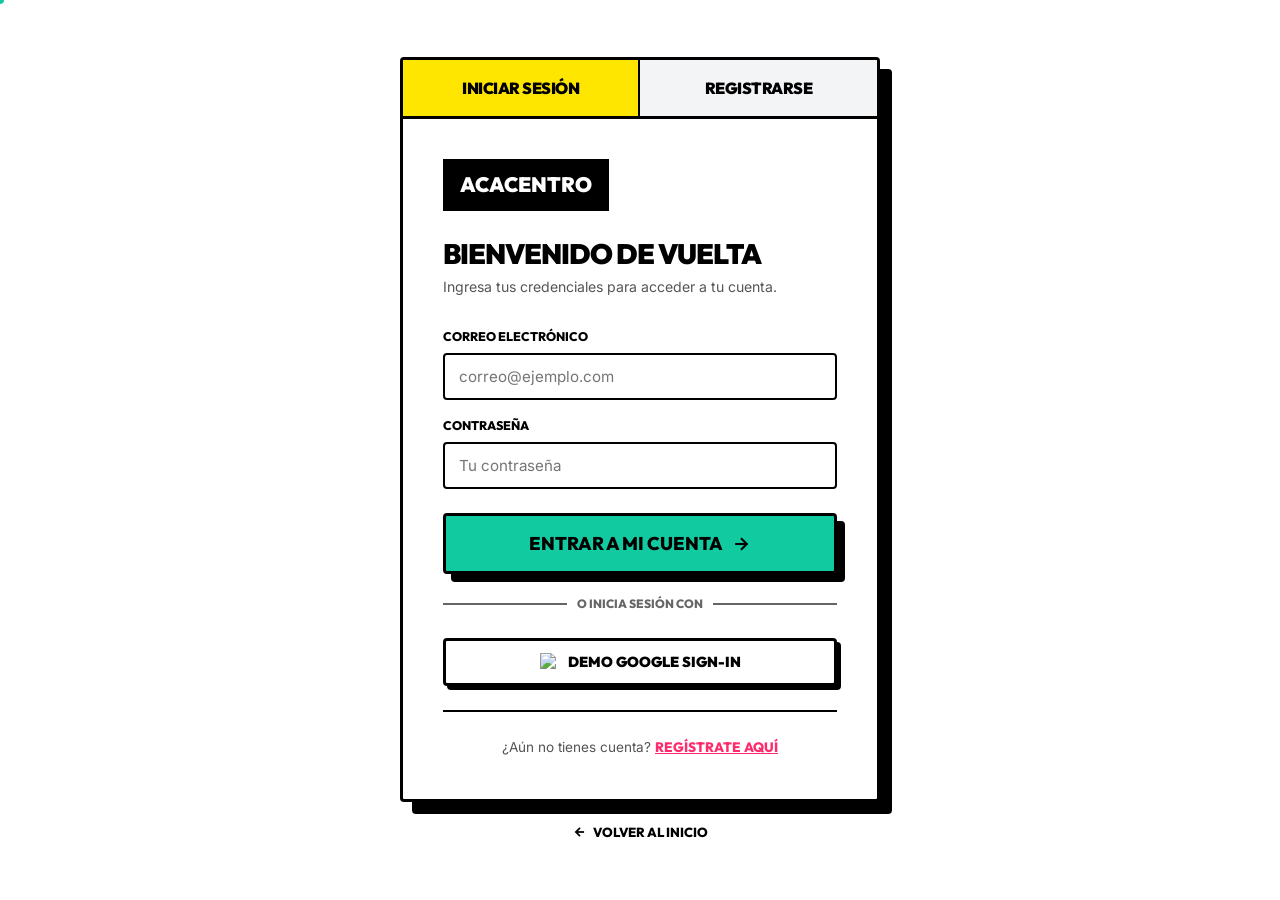
==== login.html @ 649abf07 "Initial commit: ACACENTRO Creative Academy Portal" ====
<!DOCTYPE html>
<html lang="es">
<head>
    <meta charset="UTF-8">
    <meta name="viewport" content="width=device-width, initial-scale=1.0">
    <title>Iniciar Sesión / Registrarse | ACACENTRO Creative Academy</title>
    <meta name="description" content="Accede a tu cuenta ACACENTRO o crea una nueva para inscribirte en cursos y bachillerato tecnológico.">
    <meta name="robots" content="noindex, nofollow">
    <!-- Google Sign-In SDK -->
    <script src="https://accounts.google.com/gsi/client" async defer></script>
    <!-- Google Fonts -->
    <link rel="preconnect" href="https://fonts.googleapis.com">
    <link rel="preconnect" href="https://fonts.gstatic.com" crossorigin>
    <link href="https://fonts.googleapis.com/css2?family=Inter:wght@400;500;600;700&family=Outfit:wght@600;700;800;900&display=swap" rel="stylesheet">
    <link rel="stylesheet" href="style.css">
    <style>
        /* ── Estilos exclusivos de la página de Login/Registro ── */
        .auth-page-wrapper {
            min-height: 100vh;
            display: flex;
            flex-direction: column;
            align-items: center;
            justify-content: center;
            padding: 40px 20px;
            background-color: var(--color-white);
        }

        .auth-card {
            width: 100%;
            max-width: 480px;
            background-color: var(--color-white);
            border: var(--brutalist-border-thick);
            box-shadow: var(--brutalist-shadow-lg);
            border-radius: var(--radius-brutalist);
            overflow: hidden;
        }

        /* Pestañas Login / Registro */
        .auth-tabs {
            display: grid;
            grid-template-columns: 1fr 1fr;
            border-bottom: var(--brutalist-border-thick);
        }

        .auth-tab-btn {
            padding: 18px;
            background-color: var(--color-bg-gray);
            border: none;
            font-family: var(--font-heading);
            font-weight: 900;
            font-size: 1rem;
            text-transform: uppercase;
            cursor: pointer;
            transition: background-color 0.15s ease;
            letter-spacing: -0.5px;
        }

        .auth-tab-btn:first-child {
            border-right: var(--brutalist-border-thin);
        }

        .auth-tab-btn.auth-tab-active {
            background-color: var(--color-neon-yellow);
            color: var(--color-black);
        }

        .auth-tab-btn:hover:not(.auth-tab-active) {
            background-color: var(--color-white);
        }

        .auth-form-panel {
            padding: 40px;
            display: none;
        }

        .auth-form-panel.auth-panel-active {
            display: block;
        }

        .auth-logo-top {
            display: flex;
            align-items: center;
            gap: 10px;
            margin-bottom: 28px;
            text-decoration: none;
        }

        .auth-form-title {
            font-size: 1.75rem;
            margin-bottom: 6px;
        }

        .auth-form-subtitle {
            font-size: 0.88rem;
            color: #555;
            margin-bottom: 28px;
        }

        .auth-form-group {
            display: flex;
            flex-direction: column;
            margin-bottom: 16px;
        }

        .auth-form-group label {
            font-family: var(--font-heading);
            font-weight: 800;
            font-size: 0.78rem;
            text-transform: uppercase;
            margin-bottom: 6px;
            color: var(--color-black);
        }

        .auth-form-group input,
        .auth-form-group select {
            padding: 12px 14px;
            border: var(--brutalist-border-thin);
            border-radius: var(--radius-brutalist);
            font-family: var(--font-body);
            font-size: 0.95rem;
            background-color: var(--color-white);
            outline: none;
            transition: border-color 0.15s ease, box-shadow 0.15s ease;
        }

        .auth-form-group input:focus,
        .auth-form-group select:focus {
            border-color: var(--color-neon-cyan);
            box-shadow: 0 0 0 3px rgba(17,202,160,0.18);
        }

        .auth-form-group input.input-error {
            border-color: var(--color-neon-magenta);
            box-shadow: 0 0 0 3px rgba(255,44,109,0.15);
        }

        .auth-field-error {
            font-size: 0.78rem;
            color: var(--color-neon-magenta);
            font-weight: 700;
            margin-top: 4px;
            display: none;
        }

        .auth-field-error.visible {
            display: block;
        }

        .auth-submit-btn {
            width: 100%;
            margin-top: 8px;
        }

        .auth-divider {
            border: none;
            border-top: var(--brutalist-border-thin);
            margin: 24px 0;
        }

        .auth-switch-text {
            text-align: center;
            font-size: 0.85rem;
            color: #555;
        }

        .auth-switch-text button {
            background: none;
            border: none;
            font-family: var(--font-heading);
            font-weight: 800;
            font-size: 0.85rem;
            text-transform: uppercase;
            color: var(--color-neon-magenta);
            cursor: pointer;
            text-decoration: underline;
            padding: 0;
        }

        /* Alerta de error/éxito dentro del formulario */
        .auth-alert {
            padding: 12px 16px;
            border: var(--brutalist-border-thin);
            font-family: var(--font-heading);
            font-weight: 800;
            font-size: 0.85rem;
            text-transform: uppercase;
            margin-bottom: 20px;
            display: none;
            border-radius: var(--radius-brutalist);
        }

        .auth-alert.alert-error {
            background-color: rgba(255,44,109,0.08);
            border-color: var(--color-neon-magenta);
            color: var(--color-neon-magenta);
        }

        .auth-alert.alert-success {
            background-color: rgba(17,202,160,0.12);
            border-color: var(--color-neon-cyan);
            color: var(--color-neon-blue);
        }

        .auth-alert.visible {
            display: block;
        }

        /* Rol selector */
        .rol-selector-grid {
            display: grid;
            grid-template-columns: repeat(2, 1fr);
            gap: 10px;
            margin-bottom: 16px;
        }

        .rol-option-label {
            position: relative;
            cursor: pointer;
        }

        .rol-option-label input[type="radio"] {
            position: absolute;
            opacity: 0;
            width: 0;
            height: 0;
        }

        .rol-option-tile {
            display: flex;
            flex-direction: column;
            align-items: center;
            gap: 6px;
            padding: 14px 10px;
            border: var(--brutalist-border-thin);
            border-radius: var(--radius-brutalist);
            font-family: var(--font-heading);
            font-weight: 800;
            font-size: 0.8rem;
            text-transform: uppercase;
            background-color: var(--color-bg-gray);
            transition: all 0.12s ease;
            text-align: center;
        }

        .rol-option-label input[type="radio"]:checked + .rol-option-tile {
            background-color: var(--color-black);
            color: var(--color-white);
            border-color: var(--color-black);
            box-shadow: var(--brutalist-shadow-sm);
        }

        .rol-option-tile .rol-emoji {
            font-size: 1.4rem;
        }

        /* Indicador de contraseña segura */
        .password-strength-bar {
            height: 4px;
            background-color: var(--color-bg-gray);
            border-radius: 2px;
            margin-top: 6px;
            overflow: hidden;
        }

        .password-strength-fill {
            height: 100%;
            width: 0%;
            transition: width 0.3s ease, background-color 0.3s ease;
            border-radius: 2px;
        }

        .password-strength-label {
            font-size: 0.72rem;
            font-weight: 700;
            color: #888;
            margin-top: 4px;
        }

        /* Back link */
        .auth-back-link {
            margin-top: 20px;
            font-family: var(--font-heading);
            font-weight: 800;
            font-size: 0.82rem;
            text-transform: uppercase;
            color: var(--color-black);
            text-decoration: none;
            display: flex;
            align-items: center;
            gap: 6px;
        }

        .auth-back-link:hover {
            color: var(--color-neon-magenta);
        }

        /* Estilos de Modales Google */
        .google-modal-overlay {
            position: fixed;
            top: 0;
            left: 0;
            width: 100%;
            height: 100%;
            background: rgba(0, 0, 0, 0.7);
            backdrop-filter: blur(4px);
            z-index: 10000;
            display: flex;
            align-items: center;
            justify-content: center;
            padding: 20px;
        }
        .google-modal-card {
            background: var(--color-white);
            border: var(--brutalist-border-thick);
            box-shadow: var(--brutalist-shadow-lg);
            border-radius: var(--radius-brutalist);
            width: 100%;
            max-width: 420px;
            padding: 32px;
            position: relative;
            animation: modalSlideUp 0.25s cubic-bezier(0.175, 0.885, 0.32, 1.275);
        }
        .google-account-btn {
            display: flex;
            align-items: center;
            gap: 12px;
            width: 100%;
            padding: 12px 16px;
            border: var(--brutalist-border-thin);
            border-radius: var(--radius-brutalist);
            background: var(--color-white);
            cursor: pointer;
            text-align: left;
            transition: all 0.1s ease;
        }
        .google-account-btn:hover {
            background-color: var(--color-neon-yellow);
            transform: translate(-2px, -2px);
            box-shadow: var(--brutalist-shadow-sm);
        }
        .btn-google-demo:hover {
            background-color: #f5f5f5 !important;
            transform: translate(-2px, -2px);
            box-shadow: var(--brutalist-shadow-sm) !important;
        }
        @keyframes modalSlideUp {
            from { transform: translateY(30px); opacity: 0; }
            to { transform: translateY(0); opacity: 1; }
        }

        @media (max-width: 520px) {
            .auth-form-panel { padding: 28px 20px; }
            .rol-selector-grid { grid-template-columns: repeat(2, 1fr); }
        }
    </style>
</head>
<body>

    <!-- Google OAuth Client Configuration -->
    <div id="g_id_onload"
         data-client_id="1038592398495-mockclientid.apps.googleusercontent.com"
         data-callback="handleGoogleCredentialResponse"
         data-auto_prompt="false">
    </div>

    <div class="auth-page-wrapper">

        <div class="auth-card">
            <!-- Pestañas -->
            <div class="auth-tabs" role="tablist">
                <button
                    class="auth-tab-btn auth-tab-active"
                    id="tab-login-btn"
                    role="tab"
                    aria-selected="true"
                    aria-controls="panel-login"
                >Iniciar Sesión</button>
                <button
                    class="auth-tab-btn"
                    id="tab-register-btn"
                    role="tab"
                    aria-selected="false"
                    aria-controls="panel-register"
                >Registrarse</button>
            </div>

            <!-- ══════════════ PANEL: LOGIN ══════════════ -->
            <div class="auth-form-panel auth-panel-active" id="panel-login" role="tabpanel" aria-labelledby="tab-login-btn">
                <a href="index.html" class="auth-logo-top">
                    <span class="logo-box">ACACENTRO</span>
                </a>

                <h1 class="auth-form-title">Bienvenido de vuelta</h1>
                <p class="auth-form-subtitle">Ingresa tus credenciales para acceder a tu cuenta.</p>

                <div class="auth-alert alert-error" id="login-alert-error" role="alert"></div>
                <div class="auth-alert alert-success" id="login-alert-success" role="alert"></div>

                <form id="form-login" novalidate>
                    <div class="auth-form-group">
                        <label for="login-email">Correo Electrónico</label>
                        <input type="email" id="login-email" placeholder="correo@ejemplo.com" required autocomplete="email">
                        <span class="auth-field-error" id="err-login-email">Correo electrónico inválido.</span>
                    </div>
                    <div class="auth-form-group">
                        <label for="login-password">Contraseña</label>
                        <input type="password" id="login-password" placeholder="Tu contraseña" required autocomplete="current-password">
                        <span class="auth-field-error" id="err-login-password">La contraseña es obligatoria.</span>
                    </div>
                    <button type="submit" class="btn-brutalist btn-brutalist-cyan auth-submit-btn" id="btn-login">
                        Entrar a mi Cuenta
                        <svg width="20" height="20" viewBox="0 0 24 24" fill="none" stroke="currentColor" stroke-width="2.5" aria-hidden="true">
                            <line x1="5" y1="12" x2="19" y2="12"/>
                            <polyline points="12 5 19 12 12 19"/>
                        </svg>
                    </button>
                </form>

                <div class="google-auth-container" style="display:flex; flex-direction:column; align-items:center; gap:12px; margin-top:20px; width:100%;">
                    <div style="display:flex; align-items:center; width:100%; gap:10px; font-family:var(--font-heading); font-weight:800; font-size:0.75rem; color:#666; text-transform:uppercase;">
                        <span style="flex:1; border-top:var(--brutalist-border-thin); opacity:0.6;"></span>
                        <span>O inicia sesión con</span>
                        <span style="flex:1; border-top:var(--brutalist-border-thin); opacity:0.6;"></span>
                    </div>

                    <!-- Div de Google GSI (Standard Button) -->
                    <div class="g_id_signin"
                         data-type="standard"
                         data-shape="rectangular"
                         data-theme="outline"
                         data-text="signin_with"
                         data-size="large"
                         data-width="400">
                    </div>

                    <!-- Botón de Simulación de Cuenta de Google -->
                    <button type="button" class="btn-brutalist btn-google-demo" onclick="openGoogleAccountsModal()" style="width:100%; display:flex; align-items:center; justify-content:center; gap:10px; background-color:var(--color-white); border:var(--brutalist-border-thick); font-family:var(--font-heading); font-weight:900; font-size:0.9rem; text-transform:uppercase; padding:12px; cursor:pointer; border-radius:var(--radius-brutalist); transition:all 0.1s ease; box-shadow:var(--brutalist-shadow-sm);">
                        <img src="https://upload.wikimedia.org/wikipedia/commons/c/c1/Google_%22G%22_logo.svg" alt="Google" style="width:18px; height:18px;">
                        Demo Google Sign-In
                    </button>
                </div>

                <hr class="auth-divider">
                <p class="auth-switch-text">
                    ¿Aún no tienes cuenta?
                    <button id="go-to-register" onclick="switchTab('register')">Regístrate aquí</button>
                </p>
            </div>

            <!-- ══════════════ PANEL: REGISTRO ══════════════ -->
            <div class="auth-form-panel" id="panel-register" role="tabpanel" aria-labelledby="tab-register-btn">
                <a href="index.html" class="auth-logo-top">
                    <span class="logo-box">ACACENTRO</span>
                </a>

                <h2 class="auth-form-title">Crear Cuenta</h2>
                <p class="auth-form-subtitle">Crea tu cuenta ACACENTRO. Tu registro queda guardado en el sistema.</p>

                <div class="auth-alert alert-error" id="register-alert-error" role="alert"></div>
                <div class="auth-alert alert-success" id="register-alert-success" role="alert"></div>

                <form id="form-register" novalidate>
                    <!-- Selección de rol (oculto temporalmente; forzado a Estudiante por defecto) -->
                    <div class="auth-form-group" style="display: none;">
                        <label>Soy…</label>
                        <div class="rol-selector-grid" id="rol-selector">
                            <label class="rol-option-label">
                                <input type="radio" name="reg-role" value="student" checked>
                                <span class="rol-option-tile">
                                    <span class="rol-emoji">🎓</span>
                                    Estudiante
                                </span>
                            </label>
                            <label class="rol-option-label">
                                <input type="radio" name="reg-role" value="teacher">
                                <span class="rol-option-tile">
                                    <span class="rol-emoji">📚</span>
                                    Profesor
                                </span>
                            </label>
                            <label class="rol-option-label">
                                <input type="radio" name="reg-role" value="director">
                                <span class="rol-option-tile">
                                    <span class="rol-emoji">🏛️</span>
                                    Director
                                </span>
                            </label>
                            <label class="rol-option-label">
                                <input type="radio" name="reg-role" value="owner">
                                <span class="rol-option-tile">
                                    <span class="rol-emoji">👑</span>
                                    Dueño/Admin
                                </span>
                            </label>
                        </div>
                    </div>

                    <div class="auth-form-group">
                        <label for="reg-name">Nombre Completo</label>
                        <input type="text" id="reg-name" placeholder="Tu nombre y apellido" required autocomplete="name">
                        <span class="auth-field-error" id="err-reg-name">El nombre es obligatorio.</span>
                    </div>
                    <div class="auth-form-group">
                        <label for="reg-email">Correo Electrónico</label>
                        <input type="email" id="reg-email" placeholder="correo@ejemplo.com" required autocomplete="email">
                        <span class="auth-field-error" id="err-reg-email">Correo electrónico inválido.</span>
                    </div>
                    <div class="auth-form-group">
                        <label for="reg-phone">Teléfono / WhatsApp</label>
                        <input type="tel" id="reg-phone" placeholder="+58 412 0000000" autocomplete="tel">
                    </div>
                    <div class="auth-form-group">
                        <label for="reg-password">Contraseña</label>
                        <input type="password" id="reg-password" placeholder="Mínimo 8 caracteres" required autocomplete="new-password">
                        <div class="password-strength-bar">
                            <div class="password-strength-fill" id="pw-strength-fill"></div>
                        </div>
                        <span class="password-strength-label" id="pw-strength-label">Escribe una contraseña</span>
                        <span class="auth-field-error" id="err-reg-password">Mínimo 8 caracteres.</span>
                    </div>
                    <div class="auth-form-group">
                        <label for="reg-password-confirm">Confirmar Contraseña</label>
                        <input type="password" id="reg-password-confirm" placeholder="Repite tu contraseña" required autocomplete="new-password">
                        <span class="auth-field-error" id="err-reg-confirm">Las contraseñas no coinciden.</span>
                    </div>

                    <button type="submit" class="btn-brutalist btn-brutalist-yellow auth-submit-btn" id="btn-register">
                        Crear Mi Cuenta
                        <svg width="20" height="20" viewBox="0 0 24 24" fill="none" stroke="currentColor" stroke-width="2.5" aria-hidden="true">
                            <polyline points="20 6 9 17 4 12"/>
                        </svg>
                    </button>
                </form>

                <div class="google-auth-container" style="display:flex; flex-direction:column; align-items:center; gap:12px; margin-top:20px; width:100%;">
                    <div style="display:flex; align-items:center; width:100%; gap:10px; font-family:var(--font-heading); font-weight:800; font-size:0.75rem; color:#666; text-transform:uppercase;">
                        <span style="flex:1; border-top:var(--brutalist-border-thin); opacity:0.6;"></span>
                        <span>O regístrate con</span>
                        <span style="flex:1; border-top:var(--brutalist-border-thin); opacity:0.6;"></span>
                    </div>

                    <!-- Div de Google GSI (Standard Button) -->
                    <div class="g_id_signin"
                         data-type="standard"
                         data-shape="rectangular"
                         data-theme="outline"
                         data-text="signup_with"
                         data-size="large"
                         data-width="400">
                    </div>

                    <!-- Botón de Simulación de Cuenta de Google -->
                    <button type="button" class="btn-brutalist btn-google-demo" onclick="openGoogleAccountsModal()" style="width:100%; display:flex; align-items:center; justify-content:center; gap:10px; background-color:var(--color-white); border:var(--brutalist-border-thick); font-family:var(--font-heading); font-weight:900; font-size:0.9rem; text-transform:uppercase; padding:12px; cursor:pointer; border-radius:var(--radius-brutalist); transition:all 0.1s ease; box-shadow:var(--brutalist-shadow-sm);">
                        <img src="https://upload.wikimedia.org/wikipedia/commons/c/c1/Google_%22G%22_logo.svg" alt="Google" style="width:18px; height:18px;">
                        Demo Google Sign-In
                    </button>
                </div>

                <hr class="auth-divider">
                <p class="auth-switch-text">
                    ¿Ya tienes cuenta?
                    <button onclick="switchTab('login')">Iniciar sesión</button>
                </p>
            </div>
        </div>

        <a href="index.html" class="auth-back-link">
            <svg width="14" height="14" viewBox="0 0 24 24" fill="none" stroke="currentColor" stroke-width="3" aria-hidden="true">
                <polyline points="19 12 5 12"/>
                <polyline points="12 5 5 12 12 19"/>
            </svg>
            Volver al inicio
        </a>

    </div>

    <!-- ══════════════ MODALES DE GOOGLE SIGN-IN ══════════════ -->
    <!-- 1. Selector de Cuentas Google (Demo / Simulación) -->
    <div class="google-modal-overlay" id="google-accounts-modal" style="display:none;">
        <div class="google-modal-card">
            <button onclick="closeGoogleAccountsModal()" style="position:absolute; top:15px; right:15px; background:none; border:none; font-size:1.5rem; cursor:pointer; font-weight:bold; color:var(--color-black);">&times;</button>
            <div style="display:flex; align-items:center; gap:10px; margin-bottom:16px;">
                <img src="https://upload.wikimedia.org/wikipedia/commons/c/c1/Google_%22G%22_logo.svg" alt="Google" style="width:24px; height:24px;">
                <h3 style="font-family:var(--font-heading); font-weight:900; font-size:1.2rem; text-transform:uppercase; margin:0; letter-spacing:-0.5px;">Acceder con Google</h3>
            </div>
            <p style="font-size:0.85rem; color:#555; margin-bottom:20px; line-height:1.4;">
                Selecciona una cuenta de Google para simular el flujo completo de autenticación y registro en modo demo:
            </p>
            
            <div style="display:flex; flex-direction:column; gap:10px;">
                <!-- Cuenta 1 -->
                <button class="google-account-btn" onclick="selectMockGoogleAccount('Ana María González', 'ana.gonzalez@gmail.com', 'https://images.unsplash.com/photo-1494790108377-be9c29b29330?w=100&auto=format&fit=crop&q=80')">
                    <img src="https://images.unsplash.com/photo-1494790108377-be9c29b29330?w=100&auto=format&fit=crop&q=80" style="width:38px; height:38px; border-radius:50%; border:1px solid var(--color-black); object-fit:cover;" alt="Ana">
                    <div>
                        <div style="font-family:var(--font-heading); font-weight:800; font-size:0.85rem; color:var(--color-black);">Ana María González</div>
                        <div style="font-size:0.75rem; color:#666;">ana.gonzalez@gmail.com</div>
                    </div>
                </button>
                
                <!-- Cuenta 2 -->
                <button class="google-account-btn" onclick="selectMockGoogleAccount('Pedro Pérez', 'pedro.perez@gmail.com', 'https://images.unsplash.com/photo-1507003211169-0a1dd7228f2d?w=100&auto=format&fit=crop&q=80')">
                    <img src="https://images.unsplash.com/photo-1507003211169-0a1dd7228f2d?w=100&auto=format&fit=crop&q=80" style="width:38px; height:38px; border-radius:50%; border:1px solid var(--color-black); object-fit:cover;" alt="Pedro">
                    <div>
                        <div style="font-family:var(--font-heading); font-weight:800; font-size:0.85rem; color:var(--color-black);">Pedro Pérez</div>
                        <div style="font-size:0.75rem; color:#666;">pedro.perez@gmail.com</div>
                    </div>
                </button>
                
                <!-- Cuenta 3 -->
                <button class="google-account-btn" onclick="selectMockGoogleAccount('María Alejandra Silva', 'm.silva@gmail.com', 'https://images.unsplash.com/photo-1438761681033-6461ffad8d80?w=100&auto=format&fit=crop&q=80')">
                    <img src="https://images.unsplash.com/photo-1438761681033-6461ffad8d80?w=100&auto=format&fit=crop&q=80" style="width:38px; height:38px; border-radius:50%; border:1px solid var(--color-black); object-fit:cover;" alt="María">
                    <div>
                        <div style="font-family:var(--font-heading); font-weight:800; font-size:0.85rem; color:var(--color-black);">María Alejandra Silva</div>
                        <div style="font-size:0.75rem; color:#666;">m.silva@gmail.com</div>
                    </div>
                </button>
            </div>
        </div>
    </div>

    <!-- 2. Modal de Teléfono Obligatorio (Phone Enforcer Guard) -->
    <div class="google-modal-overlay" id="google-phone-enforcer-modal" style="display:none; z-index:10001; background:rgba(0,0,0,0.85);">
        <div class="google-modal-card" style="max-width:440px; text-align:center;">
            <div style="width:64px; height:64px; background:var(--color-neon-yellow); border:var(--brutalist-border-thick); border-radius:50%; display:flex; align-items:center; justify-content:center; font-size:1.8rem; margin:0 auto 16px auto; box-shadow:var(--brutalist-shadow-sm);">
                📱
            </div>
            
            <h3 style="font-family:var(--font-heading); font-weight:900; font-size:1.3rem; text-transform:uppercase; margin-bottom:8px; letter-spacing:-0.5px;">¡Registro de Google Exitoso!</h3>
            <p style="font-size:0.88rem; color:#444; margin-bottom:20px; line-height:1.45; padding:0 10px;">
                Para completar tu ficha de estudiante en <strong>ACACENTRO</strong>, requerimos tu número de <strong>Teléfono o WhatsApp</strong> móvil.
            </p>
            
            <div style="background:#f4f4f4; border:var(--brutalist-border-thin); border-radius:var(--radius-brutalist); padding:12px; margin-bottom:20px; display:flex; align-items:center; gap:10px; text-align:left;">
                <img id="enforcer-avatar" src="" style="width:36px; height:36px; border-radius:50%; border:1px solid var(--color-black); object-fit:cover;" alt="Avatar">
                <div>
                    <div id="enforcer-name" style="font-family:var(--font-heading); font-weight:800; font-size:0.85rem; color:var(--color-black);"></div>
                    <div id="enforcer-email" style="font-size:0.75rem; color:#666;"></div>
                </div>
            </div>
            
            <form id="google-phone-form" novalidate>
                <div style="display:flex; flex-direction:column; text-align:left; margin-bottom:20px;">
                    <label for="enforcer-phone" style="font-family:var(--font-heading); font-weight:800; font-size:0.75rem; text-transform:uppercase; margin-bottom:6px; color:var(--color-black);">Teléfono / WhatsApp</label>
                    <input type="tel" id="enforcer-phone" placeholder="Ej: +58 424-1234567" style="padding:12px; border:var(--brutalist-border-thick); border-radius:var(--radius-brutalist); font-family:var(--font-body); font-size:0.95rem; outline:none; transition:all 0.15s ease;" required>
                    <span class="auth-field-error" id="err-enforcer-phone" style="font-size:0.75rem; color:var(--color-neon-magenta); font-weight:700; margin-top:4px; display:none;">El teléfono es requerido para la inscripción.</span>
                </div>
                
                <button type="submit" class="btn-brutalist btn-brutalist-cyan auth-submit-btn" style="width:100%;">
                    Completar Inscripción
                    <svg width="20" height="20" viewBox="0 0 24 24" fill="none" stroke="currentColor" stroke-width="2.5" aria-hidden="true" style="margin-left:8px;">
                        <polyline points="20 6 9 17 4 12"/>
                    </svg>
                </button>
            </form>
        </div>
    </div>

    <script src="app.js"></script>
    <script src="js/auth.js"></script>
    <script>
        /* ── Lógica de pestañas ── */
        function switchTab(tab) {
            const loginBtn    = document.getElementById('tab-login-btn');
            const registerBtn = document.getElementById('tab-register-btn');
            const loginPanel  = document.getElementById('panel-login');
            const regPanel    = document.getElementById('panel-register');
 
            if (tab === 'login') {
                loginBtn.classList.add('auth-tab-active');
                registerBtn.classList.remove('auth-tab-active');
                loginPanel.classList.add('auth-panel-active');
                regPanel.classList.remove('auth-panel-active');
                loginBtn.setAttribute('aria-selected', 'true');
                registerBtn.setAttribute('aria-selected', 'false');
            } else {
                registerBtn.classList.add('auth-tab-active');
                loginBtn.classList.remove('auth-tab-active');
                regPanel.classList.add('auth-panel-active');
                loginPanel.classList.remove('auth-panel-active');
                registerBtn.setAttribute('aria-selected', 'true');
                loginBtn.setAttribute('aria-selected', 'false');
            }
        }
 
        document.getElementById('tab-login-btn').addEventListener('click', () => switchTab('login'));
        document.getElementById('tab-register-btn').addEventListener('click', () => switchTab('register'));
 
        /* ── Si la URL tiene ?tab=register, abrir ese panel ── */
        const urlParams = new URLSearchParams(window.location.search);
        if (urlParams.get('tab') === 'register') switchTab('register');

        /* ── Lógica de Modales Google (Demo & Enforcer) ── */
        function openGoogleAccountsModal() {
            document.getElementById('google-accounts-modal').style.display = 'flex';
        }
        function closeGoogleAccountsModal() {
            document.getElementById('google-accounts-modal').style.display = 'none';
        }
        function selectMockGoogleAccount(name, email, avatarUrl) {
            closeGoogleAccountsModal();
            // Delegar a la lógica de auth.js pasándole los datos simulados
            if (typeof window.handleMockGoogleLogin === 'function') {
                window.handleMockGoogleLogin({ name, email, picture: avatarUrl });
            }
        }
        
        // Exponer globales para llamar desde js/auth.js
        window.openGooglePhoneEnforcerModal = function(name, email, avatarUrl) {
            document.getElementById('enforcer-avatar').src = avatarUrl || 'https://images.unsplash.com/photo-1494790108377-be9c29b29330?w=100';
            document.getElementById('enforcer-name').textContent = name;
            document.getElementById('enforcer-email').textContent = email;
            document.getElementById('google-phone-enforcer-modal').style.display = 'flex';
            document.getElementById('enforcer-phone').focus();
        };
        window.closeGooglePhoneEnforcerModal = function() {
            document.getElementById('google-phone-enforcer-modal').style.display = 'none';
        };

        // Formulario del teléfono
        document.getElementById('google-phone-form').addEventListener('submit', function(e) {
            e.preventDefault();
            const phoneInput = document.getElementById('enforcer-phone');
            const phoneVal = phoneInput.value.trim();
            const errEl = document.getElementById('err-enforcer-phone');
            
            if (!phoneVal) {
                errEl.style.display = 'block';
                phoneInput.classList.add('input-error');
                return;
            } else {
                errEl.style.display = 'none';
                phoneInput.classList.remove('input-error');
            }
            
            if (typeof window.submitGooglePhoneRegister === 'function') {
                window.submitGooglePhoneRegister(phoneVal);
            }
        });
    </script>
</body>
</html>
---- style.css ----
/* ==========================================================================
   ACACENTRO CREATIVE ACADEMY - Estilos Brutalistas y Cyberpunk Tropical
   ========================================================================== */

:root {
    --font-heading: 'Outfit', sans-serif;
    --font-body: 'Inter', sans-serif;

    /* Colores Brutalistas */
    --color-white: #FFFFFF;
    --color-black: #000000;
    --color-bg-gray: #F3F4F6;
    
    /* Acentos Neón Tropical (Cyberpunk) */
    --color-neon-cyan: #11CAA0;      /* Menta Tecnológico */
    --color-neon-magenta: #FF2C6D;   /* Rosa Neón */
    --color-neon-blue: #005088;      /* Azul Profundo Eléctrico */
    --color-neon-yellow: #FFE600;    /* Amarillo Neón */

    /* Bordes y Sombras Duras (Flat Shadows) */
    --brutalist-border-thick: 3px solid #000000;
    --brutalist-border-thin: 2px solid #000000;
    --brutalist-shadow-sm: 4px 4px 0px #000000;
    --brutalist-shadow-md: 8px 8px 0px #000000;
    --brutalist-shadow-lg: 12px 12px 0px #000000;
    --brutalist-shadow-hover: 12px 12px 0px #000000;
    --brutalist-shadow-cyan: 8px 8px 0px var(--color-neon-cyan);
    --brutalist-shadow-magenta: 8px 8px 0px var(--color-neon-magenta);
    
    --radius-brutalist: 4px;
    --transition-brutal: all 0.15s steps(3, end); /* Transición discreta estilo retro */
    --transition-smooth: all 0.3s cubic-bezier(0.16, 1, 0.3, 1);
}

/* 1. Base Reset */
*, *::before, *::after {
    box-sizing: border-box;
    margin: 0;
    padding: 0;
}

html {
    scroll-behavior: smooth;
    background-color: var(--color-white);
}

body {
    font-family: var(--font-body);
    color: var(--color-black);
    background-color: var(--color-white);
    line-height: 1.6;
    overflow-x: hidden;
    /* Retícula de fondo sutil brutalista */
    background-image: radial-gradient(rgba(0, 0, 0, 0.08) 1.5px, transparent 1.5px);
    background-size: 32px 32px;
}

.container {
    width: 100%;
    max-width: 1300px;
    margin: 0 auto;
    padding: 0 32px;
}

h1, h2, h3, h4, h5, h6 {
    font-family: var(--font-heading);
    font-weight: 900;
    text-transform: uppercase;
    letter-spacing: -1px;
    line-height: 1.1;
    color: var(--color-black);
}

p {
    font-size: 1.05rem;
    line-height: 1.7;
}

/* 2. Botones Brutalistas */
.btn-brutalist {
    display: inline-flex;
    align-items: center;
    justify-content: center;
    padding: 16px 32px;
    font-family: var(--font-heading);
    font-weight: 800;
    font-size: 1.15rem;
    text-transform: uppercase;
    text-decoration: none;
    color: var(--color-black);
    border: var(--brutalist-border-thick);
    border-radius: var(--radius-brutalist);
    box-shadow: var(--brutalist-shadow-md);
    cursor: pointer;
    transition: var(--transition-brutal);
    gap: 8px;
}

.btn-brutalist:hover:not(:disabled) {
    transform: translate(-4px, -4px);
    box-shadow: var(--brutalist-shadow-lg);
}

.btn-brutalist:active:not(:disabled) {
    transform: translate(2px, 2px);
    box-shadow: var(--brutalist-shadow-sm);
}

.btn-brutalist-cyan {
    background-color: var(--color-neon-cyan);
}

.btn-brutalist-magenta {
    background-color: var(--color-neon-magenta);
    color: var(--color-white);
}

.btn-brutalist-white {
    background-color: var(--color-white);
}

.btn-brutalist-disabled {
    background-color: var(--color-bg-gray);
    color: #9CA3AF;
    border-color: #9CA3AF;
    box-shadow: 4px 4px 0px #9CA3AF;
    cursor: not-allowed;
}

.btn-block {
    display: flex;
    width: 100%;
}

.btn-sm {
    padding: 8px 16px;
    font-size: 0.9rem;
    box-shadow: var(--brutalist-shadow-sm);
}

.btn-sm:hover {
    box-shadow: var(--brutalist-shadow-md);
}

/* 3. Header Brutalista */
.academy-header {
    background-color: var(--color-white);
    border-bottom: var(--brutalist-border-thick);
    position: sticky;
    top: 0;
    z-index: 100;
}

.academy-header-container {
    max-width: 1400px;
    margin: 0 auto;
    height: 90px;
    display: flex;
    justify-content: space-between;
    align-items: center;
    padding: 0 32px;
}

.academy-logo {
    display: flex;
    align-items: center;
    gap: 12px;
    text-decoration: none;
}

.logo-box {
    background-color: var(--color-black);
    color: var(--color-white);
    padding: 6px 14px;
    font-family: var(--font-heading);
    font-weight: 900;
    font-size: 1.3rem;
    border: var(--brutalist-border-thick);
}

.logo-text {
    font-family: var(--font-heading);
    font-weight: 900;
    font-size: 1.3rem;
    color: var(--color-black);
    letter-spacing: -0.5px;
}

.academy-nav ul {
    list-style: none;
    display: flex;
    align-items: center;
    gap: 32px;
}

.academy-nav-link {
    font-family: var(--font-heading);
    font-weight: 800;
    font-size: 1rem;
    text-transform: uppercase;
    color: var(--color-black);
    padding: 8px 16px;
    border: var(--brutalist-border-thin);
    box-shadow: var(--brutalist-shadow-sm);
    background-color: var(--color-white);
}

.academy-nav-link:hover {
    background-color: var(--color-neon-cyan);
    transform: translateY(-2px);
    box-shadow: var(--brutalist-shadow-md);
}

.academy-nav-link.active-link {
    background-color: var(--color-neon-magenta);
    color: var(--color-white);
}

.btn-classroom-nav {
    background-color: var(--color-neon-yellow);
}

/* 4. Hero Section */
.academy-hero {
    padding: 100px 0;
    border-bottom: var(--brutalist-border-thick);
    background-color: var(--color-white);
}

.hero-brutalist {
    max-width: 900px;
    display: flex;
    flex-direction: column;
    align-items: flex-start;
}

.academy-tagline {
    background-color: var(--color-neon-yellow);
    border: var(--brutalist-border-thin);
    padding: 6px 16px;
    font-family: var(--font-heading);
    font-weight: 800;
    font-size: 0.9rem;
    text-transform: uppercase;
    margin-bottom: 24px;
    box-shadow: var(--brutalist-shadow-sm);
}

.huge-brutalist-title {
    font-size: 6.5rem;
    line-height: 0.95;
    margin-bottom: 32px;
}

.accent-magenta {
    color: var(--color-neon-magenta);
    text-shadow: 4px 4px 0px var(--color-black);
}

.brutalist-lead {
    font-size: 1.35rem;
    font-weight: 500;
    max-width: 750px;
    margin-bottom: 48px;
    color: #374151;
}

.hero-actions-brutalist {
    display: flex;
    gap: 20px;
}

/* 5. Catálogo de Cursos (Grid 3D) */
.catalog-section {
    padding: 120px 0;
    border-bottom: var(--brutalist-border-thick);
    background-color: var(--color-bg-gray);
}

.brutalist-section-title {
    font-size: 3rem;
    margin-bottom: 64px;
    position: relative;
    display: inline-block;
}

.brutalist-section-title::after {
    content: '';
    position: absolute;
    bottom: -10px;
    left: 0;
    width: 100%;
    height: 8px;
    background-color: var(--color-neon-cyan);
    border: var(--brutalist-border-thin);
}

.courses-grid-3d {
    display: grid;
    grid-template-columns: repeat(3, 1fr);
    gap: 48px;
}

.course-card-3d {
    background-color: var(--color-white);
    border: var(--brutalist-border-thick);
    box-shadow: var(--brutalist-shadow-md);
    border-radius: var(--radius-brutalist);
    overflow: hidden;
    display: flex;
    flex-direction: column;
    transition: var(--transition-brutal);
}

.course-card-3d:hover {
    transform: translate(-6px, -6px);
    box-shadow: var(--brutalist-shadow-lg);
}

.card-featured {
    border-color: var(--color-black);
}

.card-image-wrap {
    height: 240px;
    position: relative;
    border-bottom: var(--brutalist-border-thick);
    background-color: var(--color-bg-gray);
    overflow: hidden;
}

.card-featured-img {
    width: 100%;
    height: 100%;
    object-fit: cover;
    transition: var(--transition-smooth);
}

.course-card-3d:hover .card-featured-img {
    transform: scale(1.05) rotate(1deg);
}

.course-tag {
    position: absolute;
    top: 16px;
    left: 16px;
    border: var(--brutalist-border-thin);
    padding: 4px 12px;
    font-family: var(--font-heading);
    font-weight: 800;
    font-size: 0.8rem;
    text-transform: uppercase;
}

.tag-featured {
    background-color: var(--color-neon-yellow);
}

.tag-coming {
    background-color: var(--color-black);
    color: var(--color-white);
}

/* Static mesh backgrounds for coming soon */
.placeholder-graphic {
    width: 100%;
    height: 100%;
    display: flex;
    align-items: center;
    justify-content: center;
    font-family: var(--font-heading);
    font-weight: 900;
    font-size: 2rem;
    color: var(--color-black);
}

.bg-cyan-mesh {
    background: linear-gradient(135deg, var(--color-neon-cyan), #ffffff);
}

.bg-magenta-mesh {
    background: linear-gradient(135deg, var(--color-neon-magenta), #ffffff);
}

.card-body-brutalist {
    padding: 32px;
    display: flex;
    flex-direction: column;
    flex-grow: 1;
}

.course-title-brutalist {
    font-size: 1.75rem;
    margin-bottom: 8px;
}

.course-subtitle-brutalist {
    font-weight: 700;
    color: var(--color-neon-blue);
    font-size: 0.95rem;
    margin-bottom: 16px;
    text-transform: uppercase;
}

.course-desc-brutalist {
    font-size: 0.95rem;
    color: #4B5563;
    margin-bottom: 24px;
}

.card-meta-brutalist {
    display: flex;
    gap: 16px;
    margin-bottom: 24px;
    margin-top: auto;
}

.meta-item {
    font-size: 0.85rem;
    font-weight: 700;
    border: var(--brutalist-border-thin);
    padding: 4px 10px;
    background-color: var(--color-bg-gray);
    border-radius: var(--radius-brutalist);
}

/* 6. Flagship Product Page (Pocket IA) */
.flagship-product-page {
    padding: 120px 0;
    background-color: var(--color-white);
    border-bottom: var(--brutalist-border-thick);
}

.product-landing-grid {
    display: grid;
    grid-template-columns: 1.15fr 0.85fr;
    gap: 64px;
}

.course-brand-tag {
    font-family: var(--font-heading);
    font-weight: 900;
    font-size: 0.85rem;
    color: var(--color-neon-magenta);
    text-transform: uppercase;
    letter-spacing: 2px;
    margin-bottom: 8px;
    display: block;
}

.product-main-title {
    font-size: 3.5rem;
    margin-bottom: 24px;
}

.product-pitch {
    font-size: 1.15rem;
    color: #374151;
    margin-bottom: 48px;
}

/* Safe Video container */
.video-trailer-wrapper {
    margin-bottom: 56px;
}

.video-trailer-wrapper h3, .syllabus-brutalist-wrapper h3 {
    font-size: 1.75rem;
    margin-bottom: 24px;
    border-left: 6px solid var(--color-neon-cyan);
    padding-left: 16px;
}

.video-container-brutalist {
    border: var(--brutalist-border-thick);
    box-shadow: var(--brutalist-shadow-md);
    background-color: var(--color-black);
    aspect-ratio: 16/9;
    border-radius: var(--radius-brutalist);
    overflow: hidden;
}

.video-mockup-player {
    width: 100%;
    height: 100%;
    position: relative;
    /* Static preview background representing video */
    background: linear-gradient(180deg, rgba(0,0,0,0.6) 0%, rgba(0,0,0,0.9) 100%), url('assets/pocket-ia.png');
    background-size: cover;
    background-position: center;
}

.player-overlay {
    position: absolute;
    top: 0;
    left: 0;
    width: 100%;
    height: 100%;
    display: flex;
    flex-direction: column;
    justify-content: center;
    align-items: center;
    z-index: 10;
}

.play-btn-brutalist {
    width: 80px;
    height: 80px;
    border-radius: 50%;
    border: var(--brutalist-border-thick);
    background-color: var(--color-neon-yellow);
    display: flex;
    align-items: center;
    justify-content: center;
    cursor: pointer;
    box-shadow: var(--brutalist-shadow-sm);
    transition: var(--transition-brutal);
}

.play-btn-brutalist:hover {
    transform: scale(1.1);
    box-shadow: var(--brutalist-shadow-md);
}

.play-btn-brutalist svg {
    margin-left: 4px;
}

.trailer-duration {
    margin-top: 16px;
    color: var(--color-white);
    font-family: var(--font-heading);
    font-weight: 700;
    font-size: 0.95rem;
    background-color: var(--color-black);
    padding: 4px 12px;
    border: var(--brutalist-border-thin);
}

.video-playing-state {
    width: 100%;
    height: 100%;
    background-color: #0c0f16;
    display: flex;
    justify-content: center;
    align-items: center;
    color: white;
}

.video-running-bars {
    display: flex;
    flex-direction: column;
    align-items: center;
    gap: 16px;
}

/* Accordion Temario */
.syllabus-intro-text {
    font-size: 0.95rem;
    color: #555;
    margin-bottom: 24px;
}

.accordion-container {
    display: flex;
    flex-direction: column;
    gap: 16px;
}

.accordion-item {
    border: var(--brutalist-border-thick);
    background-color: var(--color-white);
    box-shadow: var(--brutalist-shadow-sm);
}

.accordion-header {
    width: 100%;
    display: flex;
    justify-content: space-between;
    align-items: center;
    padding: 20px 24px;
    background: none;
    border: none;
    cursor: pointer;
    text-align: left;
}

.module-number {
    font-family: var(--font-heading);
    font-weight: 900;
    font-size: 0.85rem;
    background-color: var(--color-black);
    color: var(--color-white);
    padding: 2px 8px;
    margin-right: 12px;
}

.module-title {
    font-family: var(--font-heading);
    font-weight: 800;
    font-size: 1.15rem;
    color: var(--color-black);
    flex-grow: 1;
}

.accordion-icon {
    font-size: 1.4rem;
    font-weight: 700;
}

.accordion-body {
    display: none;
    padding: 0 24px 24px 24px;
    border-top: 2px solid var(--color-black);
    background-color: var(--color-bg-gray);
}

.accordion-body ul {
    list-style: none;
    padding-top: 16px;
}

.accordion-body ul li {
    font-size: 0.95rem;
    font-weight: 500;
    padding: 8px 0;
    border-bottom: 1px dashed rgba(0, 0, 0, 0.1);
    display: flex;
    align-items: center;
    gap: 10px;
}

.accordion-body ul li::before {
    content: '▪';
    color: var(--color-neon-magenta);
}

/* Right Side Box: Mockup & Purchase details */
.sticky-product-box {
    position: sticky;
    top: 130px;
}

.visual-card-ia {
    border: var(--brutalist-border-thick);
    box-shadow: var(--brutalist-shadow-md);
    background-color: var(--color-white);
    padding: 24px;
    margin-bottom: 32px;
    border-radius: var(--radius-brutalist);
    display: flex;
    justify-content: center;
    align-items: center;
    /* Glow */
    background: radial-gradient(circle, rgba(17,202,160,0.15) 0%, rgba(255,255,255,1) 70%);
}

.visual-ia-img {
    width: 100%;
    height: auto;
    filter: drop-shadow(4px 8px 16px rgba(0,0,0,0.15));
}

.enroll-box-brutalist {
    border: var(--brutalist-border-thick);
    box-shadow: var(--brutalist-shadow-md);
    background-color: var(--color-white);
    padding: 40px;
    border-radius: var(--radius-brutalist);
}

.price-block-brutalist {
    border-bottom: var(--brutalist-border-thick);
    padding-bottom: 24px;
    margin-bottom: 24px;
    display: flex;
    flex-direction: column;
}

.price-label {
    font-family: var(--font-heading);
    font-weight: 800;
    font-size: 0.9rem;
    text-transform: uppercase;
    color: var(--color-neon-magenta);
}

.price-value {
    font-family: var(--font-heading);
    font-weight: 900;
    font-size: 3rem;
    line-height: 1;
    margin: 4px 0;
}

.price-badge {
    align-self: flex-start;
    font-size: 0.75rem;
    font-weight: 700;
    text-transform: uppercase;
    background-color: var(--color-black);
    color: var(--color-white);
    padding: 2px 10px;
}

.enroll-benefits-list {
    list-style: none;
    margin-bottom: 32px;
}

.enroll-benefits-list li {
    font-size: 0.95rem;
    font-weight: 600;
    margin-bottom: 12px;
    display: flex;
    align-items: center;
    gap: 10px;
}

.btn-massive-cta {
    width: 100%;
    background-color: var(--color-neon-cyan);
    font-size: 1.25rem;
}

/* 7. Aula Virtual Focus Mode (classroom.html) */
.classroom-layout {
    display: grid;
    grid-template-columns: 1fr 380px;
    min-height: calc(100vh - 90px);
    background-color: var(--color-white);
}

.video-lesson-side {
    padding: 48px;
    border-right: var(--brutalist-border-thick);
    overflow-y: auto;
}

.classroom-player-card {
    border: var(--brutalist-border-thick);
    box-shadow: var(--brutalist-shadow-md);
    background-color: var(--color-black);
    aspect-ratio: 16/9;
    margin-bottom: 32px;
    overflow: hidden;
    position: relative;
}

/* Fake Secure Player View */
.secure-player {
    width: 100%;
    height: 100%;
    display: flex;
    flex-direction: column;
    justify-content: center;
    align-items: center;
    background: #090c10;
    color: white;
    position: relative;
}

.secure-watermark {
    position: absolute;
    top: 20px;
    left: 20px;
    font-size: 0.75rem;
    opacity: 0.3;
    font-weight: 700;
    letter-spacing: 1px;
    pointer-events: none;
    color: var(--color-neon-cyan);
}

.secure-player-overlay {
    display: flex;
    flex-direction: column;
    align-items: center;
    gap: 16px;
    text-align: center;
    padding: 24px;
}

.secure-player-overlay svg {
    color: var(--color-neon-cyan);
    animation: pulse-glow 2s infinite;
}

@keyframes pulse-glow {
    0% { transform: scale(1); opacity: 0.8; }
    50% { transform: scale(1.1); opacity: 1; }
    100% { transform: scale(1); opacity: 0.8; }
}

.lock-label {
    font-family: var(--font-heading);
    font-weight: 800;
    font-size: 1.25rem;
    text-transform: uppercase;
}

.lock-sub {
    font-size: 0.85rem;
    color: #9CA3AF;
}

.video-playing-mock {
    width: 100%;
    height: 100%;
    background-color: #000;
    display: flex;
    justify-content: center;
    align-items: center;
}

.mock-controls-bar {
    position: absolute;
    bottom: 0;
    left: 0;
    width: 100%;
    background: rgba(0, 0, 0, 0.8);
    height: 48px;
    display: flex;
    align-items: center;
    justify-content: space-between;
    padding: 0 16px;
    font-size: 0.85rem;
    font-family: var(--font-heading);
    font-weight: 700;
}

.classroom-lesson-text h2 {
    font-size: 2rem;
    margin-bottom: 12px;
}

.classroom-lesson-text p {
    color: #374151;
    margin-bottom: 20px;
}

/* Playlist Side Column */
.playlist-resources-side {
    background-color: var(--color-bg-gray);
    display: flex;
    flex-direction: column;
}

.side-tabs-header {
    display: grid;
    grid-template-columns: repeat(2, 1fr);
    border-bottom: var(--brutalist-border-thick);
}

.tab-btn-brutalist {
    background-color: var(--color-white);
    border: none;
    padding: 16px;
    font-family: var(--font-heading);
    font-weight: 800;
    text-transform: uppercase;
    cursor: pointer;
    transition: var(--transition-brutal);
}

.tab-btn-brutalist:first-child {
    border-right: var(--brutalist-border-thin);
}

.tab-btn-brutalist.active-tab {
    background-color: var(--color-neon-yellow);
    color: var(--color-black);
}

.tab-content-area {
    padding: 24px;
    flex-grow: 1;
    overflow-y: auto;
}

/* Playlist elements */
.playlist-wrapper {
    display: flex;
    flex-direction: column;
    gap: 16px;
}

.playlist-item-card {
    background-color: var(--color-white);
    border: var(--brutalist-border-thin);
    box-shadow: var(--brutalist-shadow-sm);
    padding: 16px;
    display: flex;
    gap: 12px;
    align-items: center;
    cursor: pointer;
    transition: var(--transition-brutal);
}

.playlist-item-card:hover {
    transform: translate(-2px, -2px);
    box-shadow: var(--brutalist-shadow-md);
}

.playlist-item-card.active-item {
    border-color: var(--color-neon-magenta);
    background-color: rgba(255, 44, 109, 0.03);
}

.check-container-brutal {
    position: relative;
    width: 24px;
    height: 24px;
    flex-shrink: 0;
}

.check-container-brutal input {
    position: absolute;
    opacity: 0;
    cursor: pointer;
    height: 0;
    width: 0;
}

.checkmark-brutal {
    position: absolute;
    top: 0;
    left: 0;
    height: 24px;
    width: 24px;
    background-color: var(--color-white);
    border: var(--brutalist-border-thin);
    border-radius: 2px;
}

.check-container-brutal input:checked ~ .checkmark-brutal {
    background-color: var(--color-neon-cyan);
}

.checkmark-brutal::after {
    content: "";
    position: absolute;
    display: none;
    left: 8px;
    top: 4px;
    width: 5px;
    height: 10px;
    border: solid black;
    border-width: 0 3px 3px 0;
    transform: rotate(45deg);
}

.check-container-brutal input:checked ~ .checkmark-brutal::after {
    display: block;
}

.playlist-item-info {
    display: flex;
    flex-direction: column;
}

.playlist-item-title {
    font-family: var(--font-heading);
    font-weight: 800;
    font-size: 0.95rem;
    line-height: 1.3;
}

.playlist-item-duration {
    font-size: 0.75rem;
    color: #6B7280;
    font-weight: 600;
}

/* Resources list tab */
.resources-tab-list {
    display: flex;
    flex-direction: column;
    gap: 16px;
}

.resource-download-item {
    background-color: var(--color-white);
    border: var(--brutalist-border-thin);
    box-shadow: var(--brutalist-shadow-sm);
    padding: 16px;
    display: flex;
    justify-content: space-between;
    align-items: center;
}

.resource-meta-info {
    display: flex;
    flex-direction: column;
}

.resource-title {
    font-family: var(--font-heading);
    font-weight: 800;
    font-size: 0.95rem;
}

.resource-filetype {
    font-size: 0.75rem;
    font-weight: 700;
    color: var(--color-neon-magenta);
}

/* 8. Checkout page (checkout.html) */
.checkout-layout {
    max-width: 900px;
    margin: 60px auto;
    padding: 0 24px;
}

.checkout-grid {
    display: grid;
    grid-template-columns: 1.15fr 0.85fr;
    gap: 48px;
}

.checkout-title-brutal {
    font-size: 2.5rem;
    margin-bottom: 12px;
}

.checkout-subtitle {
    font-size: 0.95rem;
    color: #4B5563;
    margin-bottom: 40px;
}

.checkout-card-brutalist {
    background-color: var(--color-white);
    border: var(--brutalist-border-thick);
    box-shadow: var(--brutalist-shadow-md);
    padding: 32px;
    border-radius: var(--radius-brutalist);
}

.checkout-card-brutalist h3 {
    font-size: 1.35rem;
    margin-bottom: 24px;
    border-bottom: 2px solid var(--color-black);
    padding-bottom: 12px;
}

.checkout-form-group {
    display: flex;
    flex-direction: column;
    margin-bottom: 20px;
}

.checkout-form-group label {
    font-family: var(--font-heading);
    font-weight: 800;
    font-size: 0.85rem;
    text-transform: uppercase;
    margin-bottom: 8px;
}

.checkout-form-group input {
    padding: 12px 16px;
    border: var(--brutalist-border-thin);
    border-radius: var(--radius-brutalist);
    font-size: 1rem;
    outline: none;
}

.checkout-form-group input:focus {
    border-color: var(--color-neon-magenta);
    background-color: rgba(255, 44, 109, 0.02);
}

/* Summary Card right side */
.order-summary-box {
    display: flex;
    flex-direction: column;
    gap: 24px;
}

.summary-details-card {
    background-color: var(--color-bg-gray);
    border: var(--brutalist-border-thick);
    box-shadow: var(--brutalist-shadow-sm);
    padding: 24px;
}

.summary-item-line {
    display: flex;
    justify-content: space-between;
    font-size: 0.95rem;
    font-weight: 600;
    margin-bottom: 12px;
}

.total-line {
    border-top: 2px solid var(--color-black);
    padding-top: 16px;
    font-size: 1.15rem;
    font-weight: 800;
}

/* Webhook loading screen overlay */
.webhook-overlay {
    position: fixed;
    top: 0;
    left: 0;
    width: 100%;
    height: 100%;
    background-color: rgba(255, 255, 255, 0.95);
    z-index: 1000;
    display: flex;
    justify-content: center;
    align-items: center;
}

.webhook-loading-card {
    background-color: var(--color-white);
    border: var(--brutalist-border-thick);
    box-shadow: var(--brutalist-shadow-lg);
    padding: 48px;
    text-align: center;
    max-width: 500px;
    border-radius: var(--radius-brutalist);
}

.webhook-loading-card h2 {
    font-size: 2rem;
    margin-bottom: 16px;
}

.webhook-loading-card p {
    font-size: 0.95rem;
    color: #4B5563;
    margin-bottom: 24px;
}

.webhook-spinner {
    width: 50px;
    height: 50px;
    border: 5px solid var(--color-bg-gray);
    border-top-color: var(--color-neon-magenta);
    border-radius: 50%;
    animation: rotate-spinner 0.8s linear infinite;
    margin: 0 auto;
}

@keyframes rotate-spinner {
    to { transform: rotate(360deg); }
}

.success-graphic {
    width: 60px;
    height: 60px;
    background-color: var(--color-neon-cyan);
    border: var(--brutalist-border-thin);
    border-radius: 50%;
    display: flex;
    align-items: center;
    justify-content: center;
    margin: 0 auto 24px auto;
}

/* 9. Footers */
.academy-footer {
    background-color: var(--color-white);
    border-top: var(--brutalist-border-thick);
    padding: 60px 0;
}

.footer-brutalist-grid {
    display: flex;
    justify-content: space-between;
    align-items: center;
    flex-wrap: wrap;
    gap: 24px;
}

.footer-info h3 {
    font-size: 1.5rem;
    margin-bottom: 4px;
}

.footer-tag {
    font-size: 0.8rem;
    font-weight: 700;
    background-color: var(--color-neon-cyan);
    padding: 2px 8px;
    border: var(--brutalist-border-thin);
}

.footer-info p {
    font-size: 0.9rem;
    color: #4B5563;
    margin-top: 12px;
    max-width: 400px;
}

/* Footer Social Buttons */
.footer-socials {
    display: flex;
    gap: 12px;
    flex-wrap: wrap;
    margin-top: 20px;
    margin-bottom: 8px;
}

.btn-footer-social {
    display: inline-flex;
    align-items: center;
    justify-content: center;
    padding: 8px 16px;
    font-family: var(--font-heading);
    font-weight: 800;
    font-size: 0.85rem;
    text-transform: uppercase;
    text-decoration: none;
    color: var(--color-black);
    border: var(--brutalist-border-thin);
    border-radius: var(--radius-brutalist);
    box-shadow: 3px 3px 0px var(--color-black);
    cursor: pointer;
    transition: var(--transition-brutal);
    gap: 8px;
}

.btn-footer-social svg {
    flex-shrink: 0;
    transition: transform 0.2s ease;
}

.btn-footer-social:hover {
    transform: translate(-3px, -3px);
    box-shadow: 6px 6px 0px var(--color-black);
}

.btn-footer-social:hover svg {
    transform: scale(1.15) rotate(-5deg);
}

.btn-footer-social:active {
    transform: translate(1px, 1px);
    box-shadow: 2px 2px 0px var(--color-black);
}

/* Redes individuales */
.btn-footer-whatsapp {
    background-color: var(--color-neon-cyan);
}

.btn-footer-instagram {
    background-color: var(--color-neon-magenta);
    color: var(--color-white);
}

.btn-footer-instagram:hover {
    color: var(--color-white);
}

.btn-footer-email {
    background-color: var(--color-neon-yellow);
}

.footer-copyright {
    font-size: 0.85rem;
    font-weight: 500;
}

/* 10. Responsividad Creative Academy */
@media (max-width: 1024px) {
    .huge-brutalist-title {
        font-size: 5rem;
    }
    
    .courses-grid-3d {
        grid-template-columns: repeat(2, 1fr);
        gap: 32px;
    }

    .product-landing-grid {
        grid-template-columns: 1fr;
        gap: 48px;
    }
    
    .sticky-product-box {
        position: static;
    }
    
    .classroom-layout {
        grid-template-columns: 1fr;
    }
    
    .video-lesson-side {
        border-right: none;
        border-bottom: var(--brutalist-border-thick);
    }
}

@media (max-width: 768px) {
    .academy-header-container {
        height: 80px;
        padding: 0 20px;
    }

    .academy-nav ul {
        gap: 16px;
    }

    .academy-nav-link {
        padding: 6px 12px;
        font-size: 0.85rem;
    }

    .huge-brutalist-title {
        font-size: 3.5rem;
    }

    .courses-grid-3d {
        grid-template-columns: 1fr;
        gap: 32px;
    }

    .checkout-grid {
        grid-template-columns: 1fr;
    }
}

@media (max-width: 480px) {
    .huge-brutalist-title {
        font-size: 2.85rem;
    }

    .hero-actions-brutalist {
        flex-direction: column;
        width: 100%;
    }

    .btn-brutalist {
        width: 100%;
    }
}

/* 11. Toast Alerts para Creative Academy */
.toast-brutal {
    position: fixed;
    bottom: 24px;
    right: 24px;
    background-color: var(--color-white);
    color: var(--color-black);
    border: var(--brutalist-border-thick);
    box-shadow: var(--brutalist-shadow-md);
    padding: 16px 24px;
    z-index: 2000;
    font-family: var(--font-heading);
    font-weight: 800;
    text-transform: uppercase;
    font-size: 0.95rem;
}

/* 12. Variante de botón amarillo (Bachillerato) */
.btn-brutalist-yellow {
    background-color: var(--color-neon-yellow);
    color: var(--color-black);
}

/* 13. Grid de 4 columnas para catálogo ampliado */
.courses-grid-4col {
    grid-template-columns: repeat(4, 1fr);
    gap: 32px;
}

@media (max-width: 1200px) {
    .courses-grid-4col {
        grid-template-columns: repeat(2, 1fr);
    }
}

@media (max-width: 640px) {
    .courses-grid-4col {
        grid-template-columns: 1fr;
    }
}

/* 14. Card de Bachillerato */
.card-bachillerato {
    border-color: var(--color-black);
}

.bg-bachillerato-mesh {
    background: linear-gradient(135deg, var(--color-neon-yellow), #ffffff);
    color: var(--color-black);
}

.tag-bachillerato {
    background-color: var(--color-neon-yellow);
    color: var(--color-black);
    border: var(--brutalist-border-thin);
}

/* 15. Mini menú hover de Bachillerato */
.nav-item-dropdown {
    position: relative;
    list-style: none;
}

.dropdown-arrow-icon {
    display: inline-block;
    vertical-align: middle;
    margin-left: 4px;
    transition: transform 0.2s ease;
}

.nav-item-dropdown:hover .dropdown-arrow-icon,
.nav-bachillerato-trigger[aria-expanded="true"] .dropdown-arrow-icon {
    transform: rotate(180deg);
}

.bachillerato-mini-menu {
    position: absolute;
    top: calc(100% + 10px);
    left: 50%;
    transform: translateX(-50%) translateY(-8px);
    width: 300px;
    background-color: var(--color-white);
    border: var(--brutalist-border-thick);
    box-shadow: var(--brutalist-shadow-lg);
    border-radius: var(--radius-brutalist);
    padding: 20px;
    opacity: 0;
    visibility: hidden;
    pointer-events: none;
    transition: opacity 0.18s ease, transform 0.18s ease, visibility 0.18s;
    z-index: 200;
}

.bachillerato-mini-menu.is-open {
    opacity: 1;
    visibility: visible;
    pointer-events: auto;
    transform: translateX(-50%) translateY(0);
}

.mini-menu-header {
    border-bottom: var(--brutalist-border-thin);
    padding-bottom: 12px;
    margin-bottom: 12px;
}

.mini-menu-tag {
    display: inline-block;
    background-color: var(--color-neon-yellow);
    border: var(--brutalist-border-thin);
    padding: 2px 10px;
    font-family: var(--font-heading);
    font-weight: 900;
    font-size: 0.75rem;
    text-transform: uppercase;
    margin-bottom: 6px;
}

.mini-menu-desc {
    font-size: 0.82rem;
    color: #555;
    line-height: 1.4;
    margin: 0;
}

.mini-menu-list {
    list-style: none;
    display: flex;
    flex-direction: column;
    gap: 4px;
    margin-bottom: 14px;
}

.mini-menu-item {
    display: flex;
    align-items: center;
    gap: 10px;
    padding: 8px 10px;
    font-family: var(--font-heading);
    font-weight: 800;
    font-size: 0.88rem;
    text-decoration: none;
    color: var(--color-black);
    text-transform: uppercase;
    border: 2px solid transparent;
    border-radius: var(--radius-brutalist);
    transition: background-color 0.12s ease, border-color 0.12s ease;
}

.mini-menu-item:hover {
    background-color: var(--color-bg-gray);
    border-color: var(--color-black);
}

.mini-menu-badge {
    background-color: var(--color-black);
    color: var(--color-white);
    font-family: var(--font-heading);
    font-weight: 900;
    font-size: 0.78rem;
    padding: 2px 7px;
    flex-shrink: 0;
}

.mini-menu-cta {
    display: block;
    text-align: center;
    background-color: var(--color-neon-cyan);
    border: var(--brutalist-border-thin);
    box-shadow: var(--brutalist-shadow-sm);
    padding: 10px 16px;
    font-family: var(--font-heading);
    font-weight: 800;
    font-size: 0.88rem;
    text-transform: uppercase;
    text-decoration: none;
    color: var(--color-black);
    transition: var(--transition-brutal);
}

.mini-menu-cta:hover {
    transform: translate(-2px, -2px);
    box-shadow: var(--brutalist-shadow-md);
}

/* 16. Animaciones de scroll */
.animate-on-scroll {
    opacity: 0;
    transform: translateY(28px);
    transition: opacity 0.5s ease, transform 0.5s ease;
}

.animate-on-scroll.section-visible {
    opacity: 1;
    transform: translateY(0);
}

/* 17. Estilos para bachillerato.html */
.bach-hero {
    padding: 100px 0 80px;
    border-bottom: var(--brutalist-border-thick);
    background-color: var(--color-white);
}

.bach-hero-inner {
    display: grid;
    grid-template-columns: 1fr auto;
    gap: 48px;
    align-items: center;
}

.bach-hero-tag {
    background-color: var(--color-neon-yellow);
    border: var(--brutalist-border-thin);
    box-shadow: var(--brutalist-shadow-sm);
    padding: 6px 16px;
    font-family: var(--font-heading);
    font-weight: 900;
    font-size: 0.85rem;
    text-transform: uppercase;
    display: inline-block;
    margin-bottom: 20px;
}

.bach-hero-title {
    font-size: 5rem;
    line-height: 0.95;
    margin-bottom: 24px;
}

.bach-hero-subtitle {
    font-size: 1.25rem;
    font-weight: 500;
    color: #374151;
    max-width: 580px;
    margin-bottom: 40px;
}

.bach-stats-row {
    display: flex;
    gap: 24px;
    flex-wrap: wrap;
}

.bach-stat-box {
    border: var(--brutalist-border-thick);
    box-shadow: var(--brutalist-shadow-sm);
    background-color: var(--color-white);
    padding: 16px 24px;
    text-align: center;
    min-width: 110px;
}

.bach-stat-number {
    display: block;
    font-family: var(--font-heading);
    font-weight: 900;
    font-size: 2.5rem;
    line-height: 1;
    color: var(--color-black);
}

.bach-stat-label {
    display: block;
    font-size: 0.78rem;
    font-weight: 700;
    text-transform: uppercase;
    color: #555;
    margin-top: 4px;
}

.bach-hero-visual {
    display: flex;
    flex-direction: column;
    gap: 12px;
    align-items: flex-end;
}

.bach-year-pill {
    background-color: var(--color-black);
    color: var(--color-white);
    font-family: var(--font-heading);
    font-weight: 800;
    font-size: 0.9rem;
    padding: 8px 20px;
    text-transform: uppercase;
    border-radius: var(--radius-brutalist);
    border: var(--brutalist-border-thin);
    box-shadow: 3px 3px 0 var(--color-neon-yellow);
    animation: float-pill 3s ease-in-out infinite;
}

.bach-year-pill:nth-child(2) { animation-delay: 0.4s; }
.bach-year-pill:nth-child(3) { animation-delay: 0.8s; }
.bach-year-pill:nth-child(4) { animation-delay: 1.2s; }
.bach-year-pill:nth-child(5) { animation-delay: 1.6s; }

@keyframes float-pill {
    0%, 100% { transform: translateY(0); }
    50%       { transform: translateY(-5px); }
}

/* Secciones de año */
.bach-years-section {
    padding: 100px 0;
    background-color: var(--color-bg-gray);
    border-bottom: var(--brutalist-border-thick);
}

.bach-year-block {
    display: grid;
    grid-template-columns: 200px 1fr;
    gap: 0;
    border: var(--brutalist-border-thick);
    box-shadow: var(--brutalist-shadow-md);
    background-color: var(--color-white);
    margin-bottom: 32px;
    border-radius: var(--radius-brutalist);
    overflow: hidden;
    transition: var(--transition-brutal);
}

.bach-year-block:hover {
    transform: translate(-4px, -4px);
    box-shadow: var(--brutalist-shadow-lg);
}

.bach-year-sidebar {
    background-color: var(--color-black);
    color: var(--color-white);
    padding: 40px 24px;
    display: flex;
    flex-direction: column;
    justify-content: center;
    align-items: center;
    text-align: center;
    border-right: var(--brutalist-border-thick);
}

.bach-year-number {
    font-family: var(--font-heading);
    font-weight: 900;
    font-size: 4rem;
    line-height: 1;
    color: var(--color-neon-yellow);
}

.bach-year-label {
    font-family: var(--font-heading);
    font-weight: 800;
    font-size: 0.8rem;
    text-transform: uppercase;
    color: rgba(255,255,255,0.7);
    margin-top: 4px;
}

.bach-year-content {
    padding: 32px 40px;
}

.bach-year-content h3 {
    font-size: 1.75rem;
    margin-bottom: 8px;
}

.bach-year-content p {
    font-size: 0.95rem;
    color: #4B5563;
    margin-bottom: 20px;
}

.bach-subjects-grid {
    display: grid;
    grid-template-columns: repeat(3, 1fr);
    gap: 12px;
}

.bach-subject-chip {
    background-color: var(--color-bg-gray);
    border: var(--brutalist-border-thin);
    padding: 8px 12px;
    font-family: var(--font-heading);
    font-weight: 800;
    font-size: 0.8rem;
    text-transform: uppercase;
    border-radius: var(--radius-brutalist);
    text-align: center;
}

.bach-subject-chip.chip-tech {
    background-color: rgba(17,202,160,0.15);
    border-color: var(--color-neon-cyan);
}

/* Sección de inscripción Bachillerato */
.bach-enroll-section {
    padding: 100px 0;
    background-color: var(--color-white);
    border-bottom: var(--brutalist-border-thick);
}

.bach-enroll-grid {
    display: grid;
    grid-template-columns: 1fr 1fr;
    gap: 64px;
    align-items: start;
}

.bach-enroll-info h2 {
    font-size: 3rem;
    margin-bottom: 16px;
}

.bach-enroll-info p {
    font-size: 1.05rem;
    color: #374151;
    margin-bottom: 32px;
}

.bach-requirements-list {
    list-style: none;
    display: flex;
    flex-direction: column;
    gap: 12px;
    margin-bottom: 40px;
}

.bach-requirements-list li {
    display: flex;
    align-items: flex-start;
    gap: 12px;
    font-size: 0.95rem;
    font-weight: 600;
}

.bach-requirements-list li::before {
    content: '▪';
    color: var(--color-neon-yellow);
    flex-shrink: 0;
    margin-top: 2px;
}

.bach-form-card {
    background-color: var(--color-white);
    border: var(--brutalist-border-thick);
    box-shadow: var(--brutalist-shadow-md);
    padding: 40px;
    border-radius: var(--radius-brutalist);
}

.bach-form-card h3 {
    font-size: 1.75rem;
    margin-bottom: 8px;
}

.bach-form-card .form-subtitle {
    font-size: 0.88rem;
    color: #555;
    margin-bottom: 28px;
    border-bottom: var(--brutalist-border-thin);
    padding-bottom: 16px;
}

.bach-form-group {
    display: flex;
    flex-direction: column;
    margin-bottom: 18px;
}

.bach-form-group label {
    font-family: var(--font-heading);
    font-weight: 800;
    font-size: 0.82rem;
    text-transform: uppercase;
    margin-bottom: 6px;
    color: var(--color-black);
}

.bach-form-group input,
.bach-form-group select {
    padding: 12px 14px;
    border: var(--brutalist-border-thin);
    border-radius: var(--radius-brutalist);
    font-family: var(--font-body);
    font-size: 0.95rem;
    background-color: var(--color-white);
    outline: none;
    transition: border-color 0.15s ease;
}

.bach-form-group input:focus,
.bach-form-group select:focus {
    border-color: var(--color-neon-cyan);
    box-shadow: 0 0 0 3px rgba(17,202,160,0.15);
}

/* Responsive Bachillerato */
@media (max-width: 1024px) {
    .bach-hero-inner    { grid-template-columns: 1fr; }
    .bach-hero-visual   { align-items: flex-start; flex-direction: row; flex-wrap: wrap; }
    .bach-hero-title    { font-size: 3.5rem; }
    .bach-year-block    { grid-template-columns: 1fr; }
    .bach-year-sidebar  { border-right: none; border-bottom: var(--brutalist-border-thick); padding: 24px; flex-direction: row; gap: 16px; }
    .bach-year-number   { font-size: 2.5rem; }
    .bach-enroll-grid   { grid-template-columns: 1fr; }
    .bach-subjects-grid { grid-template-columns: repeat(2, 1fr); }
}

@media (max-width: 640px) {
    .bach-hero-title    { font-size: 2.6rem; }
    .bach-stats-row     { gap: 12px; }
    .bach-subjects-grid { grid-template-columns: 1fr; }
}

/* ==========================================================================
   INTERACTIVE LOGO & POPOVER SECTION (CONÓCENOS)
   ========================================================================== */
.conocenos-interactive-grid {
    display: grid;
    grid-template-columns: 1fr 1.4fr;
    gap: 40px;
    margin-top: 30px;
    align-items: stretch;
    min-height: 480px;
}

/* 1. Left Column: The Console Trigger Area */
.logo-interactive-console {
    background-color: #0d0f12; /* Black Cyberpunk screen */
    border: var(--brutalist-border-thick);
    border-radius: var(--radius-brutalist);
    box-shadow: var(--brutalist-shadow-md);
    position: relative;
    display: flex;
    align-items: center;
    justify-content: center;
    padding: 40px;
    overflow: hidden;
    cursor: pointer;
    transition: transform 0.3s cubic-bezier(0.175, 0.885, 0.32, 1.275), box-shadow 0.3s ease;
}

.logo-interactive-console:hover,
.logo-interactive-console.console-focused {
    transform: translate(-4px, -4px);
    box-shadow: 12px 12px 0px var(--color-neon-magenta);
}

/* Radar ping rings inspired by user's target image */
.radar-ping-ring, .radar-ping-ring-outer {
    position: absolute;
    border-radius: 50%;
    border: 2px solid rgba(17, 202, 160, 0.2);
    pointer-events: none;
    top: 50%;
    left: 50%;
    transform: translate(-50%, -50%);
}

.radar-ping-ring {
    width: 260px;
    height: 260px;
    animation: radar-ping 4s infinite linear;
}

.radar-ping-ring-outer {
    width: 380px;
    height: 380px;
    animation: radar-ping 6s infinite linear;
    animation-delay: 2s;
}

@keyframes radar-ping {
    0% {
        transform: translate(-50%, -50%) scale(0.6);
        opacity: 0;
        border-color: rgba(17, 202, 160, 0.1);
    }
    10% {
        opacity: 0.8;
        border-color: var(--color-neon-cyan);
    }
    100% {
        transform: translate(-50%, -50%) scale(1.3);
        opacity: 0;
        border-color: rgba(255, 44, 109, 0.05);
    }
}

/* Background tech grid overlay */
.logo-interactive-console::before {
    content: '';
    position: absolute;
    inset: 0;
    background-image: 
        linear-gradient(rgba(17, 202, 160, 0.05) 1px, transparent 1px),
        linear-gradient(90deg, rgba(17, 202, 160, 0.05) 1px, transparent 1px);
    background-size: 20px 20px;
    background-position: center;
    pointer-events: none;
}

/* Radial Glow center */
.target-radial-glow {
    position: absolute;
    width: 180px;
    height: 180px;
    background: radial-gradient(circle, rgba(17, 202, 160, 0.15) 0%, transparent 70%);
    pointer-events: none;
    transition: background 0.3s ease;
}

.logo-interactive-console:hover .target-radial-glow,
.logo-interactive-console.console-focused .target-radial-glow {
    background: radial-gradient(circle, rgba(255, 44, 109, 0.25) 0%, transparent 70%);
}

/* Crosshair indicator brackets in console corners */
.crosshair-indicator {
    position: absolute;
    width: 16px;
    height: 16px;
    border-color: rgba(17, 202, 160, 0.4);
    border-style: solid;
    pointer-events: none;
    transition: border-color 0.3s ease, width 0.3s ease, height 0.3s ease;
}

.ch-top-left { top: 20px; left: 20px; border-width: 3px 0 0 3px; }
.ch-top-right { top: 20px; right: 20px; border-width: 3px 3px 0 0; }
.ch-bottom-left { bottom: 20px; left: 20px; border-width: 0 0 3px 3px; }
.ch-bottom-right { bottom: 20px; right: 20px; border-width: 0 3px 3px 0; }

.logo-interactive-console:hover .crosshair-indicator,
.logo-interactive-console.console-focused .crosshair-indicator {
    border-color: var(--color-neon-magenta);
    width: 24px;
    height: 24px;
}

/* 3D Logo Styling */
.logo-3d-interactive {
    max-width: 220px;
    max-height: 220px;
    object-fit: contain;
    z-index: 2;
    transition: transform 0.5s cubic-bezier(0.175, 0.885, 0.32, 1.275), filter 0.3s ease;
    filter: drop-shadow(0 0 10px rgba(17, 202, 160, 0.2));
}

.logo-interactive-console:hover .logo-3d-interactive,
.logo-interactive-console.console-focused .logo-3d-interactive {
    transform: scale(1.12) rotate(3deg);
    filter: drop-shadow(0 0 25px rgba(255, 44, 109, 0.5));
}

/* Console Badge Indicator */
.console-overlay-badge {
    position: absolute;
    bottom: 20px;
    left: 50%;
    transform: translateX(-50%);
    background: #000;
    color: var(--color-neon-cyan);
    border: 1px solid var(--color-neon-cyan);
    font-family: var(--font-heading);
    font-size: 0.72rem;
    font-weight: 800;
    text-transform: uppercase;
    padding: 4px 10px;
    border-radius: 2px;
    letter-spacing: 1px;
    display: flex;
    align-items: center;
    gap: 6px;
    z-index: 2;
    transition: var(--transition-brutal);
}

.logo-interactive-console:hover .console-overlay-badge,
.logo-interactive-console.console-focused .console-overlay-badge {
    color: var(--color-neon-magenta);
    border-color: var(--color-neon-magenta);
}

.pulse-dot {
    width: 6px;
    height: 6px;
    background-color: var(--color-neon-cyan);
    border-radius: 50%;
    animation: blink-dot 1s infinite alternate;
}

.logo-interactive-console:hover .pulse-dot {
    background-color: var(--color-neon-magenta);
}

@keyframes blink-dot {
    0% { opacity: 0.2; }
    100% { opacity: 1; }
}

/* 2. Right Column: The Hover Popover Window */
.trajectory-popover-window {
    background: var(--color-white);
    border: var(--brutalist-border-thick);
    border-radius: var(--radius-brutalist);
    box-shadow: var(--brutalist-shadow-md);
    display: flex;
    flex-direction: column;
    overflow: hidden;
    position: relative;
    /* Interactive transition states */
    opacity: 0.85;
    filter: grayscale(20%);
    transform: scale(0.99);
    transition: opacity 0.4s cubic-bezier(0.16, 1, 0.3, 1), 
                transform 0.4s cubic-bezier(0.16, 1, 0.3, 1), 
                box-shadow 0.4s cubic-bezier(0.16, 1, 0.3, 1),
                filter 0.4s ease;
}

.trajectory-popover-window.window-active {
    opacity: 1;
    filter: none;
    transform: scale(1.02) translate(-2px, -2px);
    box-shadow: 12px 12px 0px var(--color-neon-magenta) !important;
}

.conocenos-interactive-grid:hover .trajectory-popover-window {
    opacity: 1;
    filter: none;
    transform: scale(1.01) translate(-1px, -1px);
    box-shadow: 10px 10px 0px var(--color-neon-yellow);
}

/* Window Topbar */
.window-topbar {
    background-color: var(--color-black);
    color: var(--color-white);
    padding: 10px 16px;
    display: flex;
    align-items: center;
    justify-content: space-between;
    border-bottom: var(--brutalist-border-thin);
}

.window-title-tag {
    font-family: var(--font-heading);
    font-size: 0.82rem;
    font-weight: 800;
    letter-spacing: 0.5px;
    display: flex;
    align-items: center;
    gap: 8px;
}

.win-icon {
    color: var(--color-neon-yellow);
    font-size: 0.95rem;
}

.window-actions {
    display: flex;
    gap: 6px;
}

.win-btn {
    width: 12px;
    height: 12px;
    border: 1px solid var(--color-white);
    background-color: transparent;
    display: inline-block;
}

.win-minimize { background-color: var(--color-neon-cyan); }
.win-maximize { background-color: var(--color-neon-yellow); }
.win-close { background-color: var(--color-neon-magenta); }

/* Window Body */
.window-body {
    padding: 24px;
    display: flex;
    flex-direction: column;
    flex-grow: 1;
    background-color: var(--color-bg-gray);
}

/* Window Tabs Header */
.window-tabs-header {
    display: flex;
    border-bottom: 2px solid var(--color-black);
    margin-bottom: 20px;
    gap: 4px;
}

.win-tab-btn {
    background-color: var(--color-white);
    border: var(--brutalist-border-thin);
    border-bottom: none;
    padding: 8px 16px;
    font-family: var(--font-heading);
    font-weight: 800;
    font-size: 0.85rem;
    text-transform: uppercase;
    cursor: pointer;
    display: flex;
    align-items: center;
    gap: 6px;
    border-top-left-radius: var(--radius-brutalist);
    border-top-right-radius: var(--radius-brutalist);
    transition: var(--transition-brutal);
    transform: translateY(2px);
}

.win-tab-btn span {
    font-size: 0.72rem;
    background-color: var(--color-black);
    color: var(--color-white);
    padding: 1px 4px;
    border-radius: 2px;
}

.win-tab-btn:hover {
    background-color: var(--color-neon-yellow);
    transform: translateY(0);
}

.win-tab-btn.active {
    background-color: var(--color-neon-cyan);
    color: var(--color-black);
    border-bottom: 2px solid var(--color-neon-cyan);
    transform: translateY(0);
}

/* Tab Contents */
.window-tab-content {
    display: none;
    flex-grow: 1;
    animation: fadeInTab 0.3s ease forwards;
}

.window-tab-content.active {
    display: flex;
    flex-direction: column;
}

@keyframes fadeInTab {
    from { opacity: 0; transform: translateY(5px); }
    to { opacity: 1; transform: translateY(0); }
}

.window-tab-content h4 {
    font-size: 1.25rem;
    margin-bottom: 12px;
    color: var(--color-black);
}

.window-tab-content p {
    font-size: 0.95rem;
    line-height: 1.6;
    color: #222;
}

/* Badges within tabs */
.brutal-badge-cyan, .brutal-badge-magenta, .brutal-badge-yellow {
    font-family: var(--font-heading);
    font-weight: 900;
    font-size: 0.72rem;
    text-transform: uppercase;
    padding: 4px 8px;
    display: inline-block;
    align-self: flex-start;
    margin-bottom: 12px;
    border: var(--brutalist-border-thin);
    box-shadow: 2px 2px 0 var(--color-black);
}

.brutal-badge-cyan { background-color: var(--color-neon-cyan); }
.brutal-badge-magenta { background-color: var(--color-neon-magenta); color: var(--color-white); }
.brutal-badge-yellow { background-color: var(--color-neon-yellow); }

/* Footer Stats Row inside Window */
.window-footer-stats {
    display: grid;
    grid-template-columns: repeat(3, 1fr);
    border-top: 2px solid var(--color-black);
    margin-top: 20px;
    padding-top: 14px;
    gap: 8px;
}

.stat-item-win {
    display: flex;
    flex-direction: column;
    background-color: var(--color-white);
    border: 1px solid var(--color-black);
    padding: 6px 10px;
    border-radius: 2px;
    box-shadow: 1px 1px 0 var(--color-black);
}

.stat-lbl {
    font-family: var(--font-heading);
    font-size: 0.65rem;
    font-weight: 700;
    color: #666;
}

.stat-val {
    font-family: var(--font-heading);
    font-weight: 900;
    font-size: 0.85rem;
    text-transform: uppercase;
}

.blinking-text {
    color: var(--color-neon-cyan);
    animation: win-blink 1.2s infinite steps(2, start);
}

@keyframes win-blink {
    to { visibility: hidden; }
}

.text-neon-yellow { color: #d0b000; }
.text-neon-cyan { color: #009977; }

/* Interactive Window State Prompt */
.window-hover-prompt-overlay {
    position: absolute;
    inset: 0;
    background-color: rgba(13, 15, 18, 0.95);
    z-index: 10;
    display: flex;
    flex-direction: column;
    align-items: center;
    justify-content: center;
    padding: 30px;
    text-align: center;
    pointer-events: none;
    transition: opacity 0.3s ease, transform 0.3s ease;
}

.trajectory-popover-window.window-active .window-hover-prompt-overlay {
    opacity: 0;
    transform: scale(1.05);
    pointer-events: none;
}

.lock-icon {
    font-size: 2.2rem;
    color: var(--color-neon-yellow);
    margin-bottom: 16px;
    animation: lock-pulse 1.5s infinite alternate;
}

@keyframes lock-pulse {
    0% { transform: scale(0.9); }
    100% { transform: scale(1.1); }
}

.window-hover-prompt-overlay h4 {
    color: var(--color-white);
    font-size: 1.1rem;
    margin-bottom: 8px;
    letter-spacing: 0.5px;
}

.window-hover-prompt-overlay p {
    color: #999;
    font-size: 0.8rem;
    max-width: 260px;
    margin: 0;
}

/* Grid Layout Media Queries */
@media (max-width: 900px) {
    .conocenos-interactive-grid {
        grid-template-columns: 1fr;
        min-height: auto;
    }
    
    .logo-interactive-console {
        padding: 30px;
    }
    
    .trajectory-popover-window {
        opacity: 1;
        filter: none;
        transform: none !important;
        box-shadow: var(--brutalist-shadow-md) !important;
    }
    
    .window-hover-prompt-overlay {
        display: none !important;
    }
}

/* ==========================================================================
   CUSTOM CURSOR (TARGET RETICLE) - PALETTE COLOURS
   ========================================================================== */
@media (hover: hover) {
    html, body {
        cursor: none !important;
    }
    
    a, button, input, select, textarea, [role="button"], 
    .btn-brutalist, .logo-interactive-console, .win-tab-btn,
    .accordion-header, .btn-massive-cta, .nav-login-link, .academy-nav-link {
        cursor: none !important;
    }
    
    .custom-cursor {
        position: fixed;
        top: 0;
        left: 0;
        width: 100%;
        height: 100%;
        pointer-events: none;
        z-index: 999999;
    }
    
    .cursor-dot {
        position: absolute;
        width: 8px;
        height: 8px;
        background-color: var(--color-neon-cyan);
        border-radius: 50%;
        transform: translate(-50%, -50%);
        pointer-events: none;
        z-index: 1000001;
        transition: background-color 0.15s ease, width 0.15s ease, height 0.15s ease;
    }
    
    .cursor-ring {
        position: absolute;
        width: 32px;
        height: 32px;
        border: 2px solid var(--color-neon-magenta);
        border-radius: 50%;
        transform: translate(-50%, -50%);
        pointer-events: none;
        z-index: 1000000;
        transition: border-color 0.15s ease, width 0.3s cubic-bezier(0.16, 1, 0.3, 1), height 0.3s cubic-bezier(0.16, 1, 0.3, 1), background-color 0.15s ease;
    }
    
    /* Hover state over interactive items */
    .custom-cursor.cursor-hover .cursor-dot {
        background-color: var(--color-neon-yellow);
        width: 6px;
        height: 6px;
    }
    
    .custom-cursor.cursor-hover .cursor-ring {
        border-color: var(--color-neon-cyan);
        width: 48px;
        height: 48px;
        background-color: rgba(17, 202, 160, 0.12);
        border-width: 3px;
    }
    
    /* Click / Active state */
    .custom-cursor.cursor-click .cursor-ring {
        width: 22px;
        height: 22px;
        border-color: var(--color-neon-yellow);
        background-color: var(--color-neon-magenta);
    }
}

/* ==========================================================================
   SUPER INTERACTIVE BACHILLERATO BUTTON (HERO ACTION)
   ========================================================================== */
.btn-interactive-bach {
    position: relative;
    overflow: hidden;
    background-color: var(--color-neon-yellow) !important;
    font-size: 1.35rem !important;
    padding: 18px 44px !important;
    box-shadow: 8px 8px 0px #000;
    display: inline-flex;
    align-items: center;
    justify-content: center;
    gap: 12px;
    font-family: var(--font-heading);
    font-weight: 900;
    text-transform: uppercase;
    border: var(--brutalist-border-thick) !important;
    border-radius: var(--radius-brutalist);
    color: var(--color-black) !important;
    text-decoration: none;
    transition: transform 0.2s cubic-bezier(0.175, 0.885, 0.32, 1.275), box-shadow 0.2s ease, background-color 0.2s ease, color 0.2s ease;
}

.btn-interactive-bach svg {
    transition: transform 0.3s cubic-bezier(0.175, 0.885, 0.32, 1.275), color 0.3s ease;
}

.btn-interactive-bach:hover {
    transform: translate(-6px, -6px);
    box-shadow: 14px 14px 0px var(--color-neon-magenta);
    background-color: var(--color-white) !important;
    color: var(--color-black) !important;
}

.btn-interactive-bach:hover svg {
    transform: translateX(6px) scale(1.1);
    color: var(--color-neon-magenta);
}

.btn-interactive-bach:active {
    transform: translate(-2px, -2px);
    box-shadow: 4px 4px 0px #000;
}

@media (max-width: 640px) {
    .btn-interactive-bach {
        width: 100%;
        padding: 16px 28px !important;
        font-size: 1.15rem !important;
    }
}
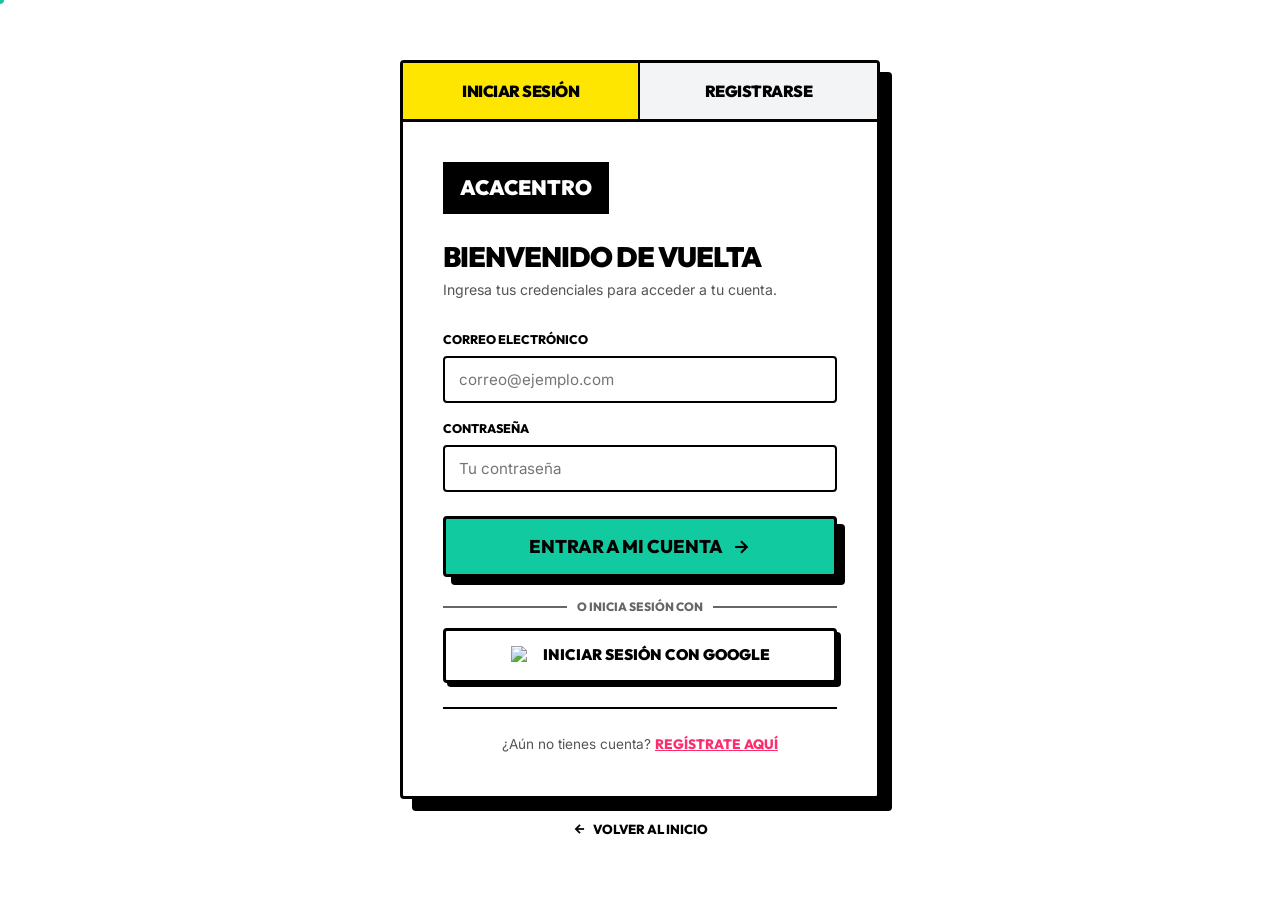
==== commit 4bb22095: "Fix: Resolve 401 client ID errors by redirecting Google Sign-In button directly to a fully custom-br" ====
--- a/login.html
+++ b/login.html
@@ -423,21 +423,11 @@
                         <span style="flex:1; border-top:var(--brutalist-border-thin); opacity:0.6;"></span>
                     </div>
 
-                    <!-- Div de Google GSI (Standard Button) -->
-                    <div class="g_id_signin"
-                         data-type="standard"
-                         data-shape="rectangular"
-                         data-theme="outline"
-                         data-text="signin_with"
-                         data-size="large"
-                         data-width="400">
-                    </div>
-
-                    <!-- Botón de Simulación de Cuenta de Google -->
-                    <button type="button" class="btn-brutalist btn-google-demo" onclick="openGoogleAccountsModal()" style="width:100%; display:flex; align-items:center; justify-content:center; gap:10px; background-color:var(--color-white); border:var(--brutalist-border-thick); font-family:var(--font-heading); font-weight:900; font-size:0.9rem; text-transform:uppercase; padding:12px; cursor:pointer; border-radius:var(--radius-brutalist); transition:all 0.1s ease; box-shadow:var(--brutalist-shadow-sm);">
-                        <img src="https://upload.wikimedia.org/wikipedia/commons/c/c1/Google_%22G%22_logo.svg" alt="Google" style="width:18px; height:18px;">
-                        Demo Google Sign-In
-                    </button>
+                    <!-- Botón de Google Sign-In con Redirección a la Consola de Cuentas (Soluciona 401) -->
+                    <a href="mock_google_login.html?redirect_after_login=login.html" class="btn-brutalist btn-google-demo" style="width:100%; display:flex; align-items:center; justify-content:center; gap:12px; background-color:var(--color-white); border:var(--brutalist-border-thick); font-family:var(--font-heading); font-weight:900; font-size:0.95rem; text-transform:uppercase; padding:12px; cursor:pointer; text-decoration:none; color:var(--color-black); border-radius:var(--radius-brutalist); transition:all 0.1s ease; box-shadow:var(--brutalist-shadow-sm);">
+                        <img src="https://upload.wikimedia.org/wikipedia/commons/c/c1/Google_%22G%22_logo.svg" alt="Google" style="width:20px; height:20px;">
+                        Iniciar Sesión con Google
+                    </a>
                 </div>
 
                 <hr class="auth-divider">
@@ -539,21 +529,11 @@
                         <span style="flex:1; border-top:var(--brutalist-border-thin); opacity:0.6;"></span>
                     </div>
 
-                    <!-- Div de Google GSI (Standard Button) -->
-                    <div class="g_id_signin"
-                         data-type="standard"
-                         data-shape="rectangular"
-                         data-theme="outline"
-                         data-text="signup_with"
-                         data-size="large"
-                         data-width="400">
-                    </div>
-
-                    <!-- Botón de Simulación de Cuenta de Google -->
-                    <button type="button" class="btn-brutalist btn-google-demo" onclick="openGoogleAccountsModal()" style="width:100%; display:flex; align-items:center; justify-content:center; gap:10px; background-color:var(--color-white); border:var(--brutalist-border-thick); font-family:var(--font-heading); font-weight:900; font-size:0.9rem; text-transform:uppercase; padding:12px; cursor:pointer; border-radius:var(--radius-brutalist); transition:all 0.1s ease; box-shadow:var(--brutalist-shadow-sm);">
-                        <img src="https://upload.wikimedia.org/wikipedia/commons/c/c1/Google_%22G%22_logo.svg" alt="Google" style="width:18px; height:18px;">
-                        Demo Google Sign-In
-                    </button>
+                    <!-- Botón de Google Sign-In con Redirección a la Consola de Cuentas (Soluciona 401) -->
+                    <a href="mock_google_login.html?redirect_after_login=login.html" class="btn-brutalist btn-google-demo" style="width:100%; display:flex; align-items:center; justify-content:center; gap:12px; background-color:var(--color-white); border:var(--brutalist-border-thick); font-family:var(--font-heading); font-weight:900; font-size:0.95rem; text-transform:uppercase; padding:12px; cursor:pointer; text-decoration:none; color:var(--color-black); border-radius:var(--radius-brutalist); transition:all 0.1s ease; box-shadow:var(--brutalist-shadow-sm);">
+                        <img src="https://upload.wikimedia.org/wikipedia/commons/c/c1/Google_%22G%22_logo.svg" alt="Google" style="width:20px; height:20px;">
+                        Registrarme con Google
+                    </a>
                 </div>
 
                 <hr class="auth-divider">
